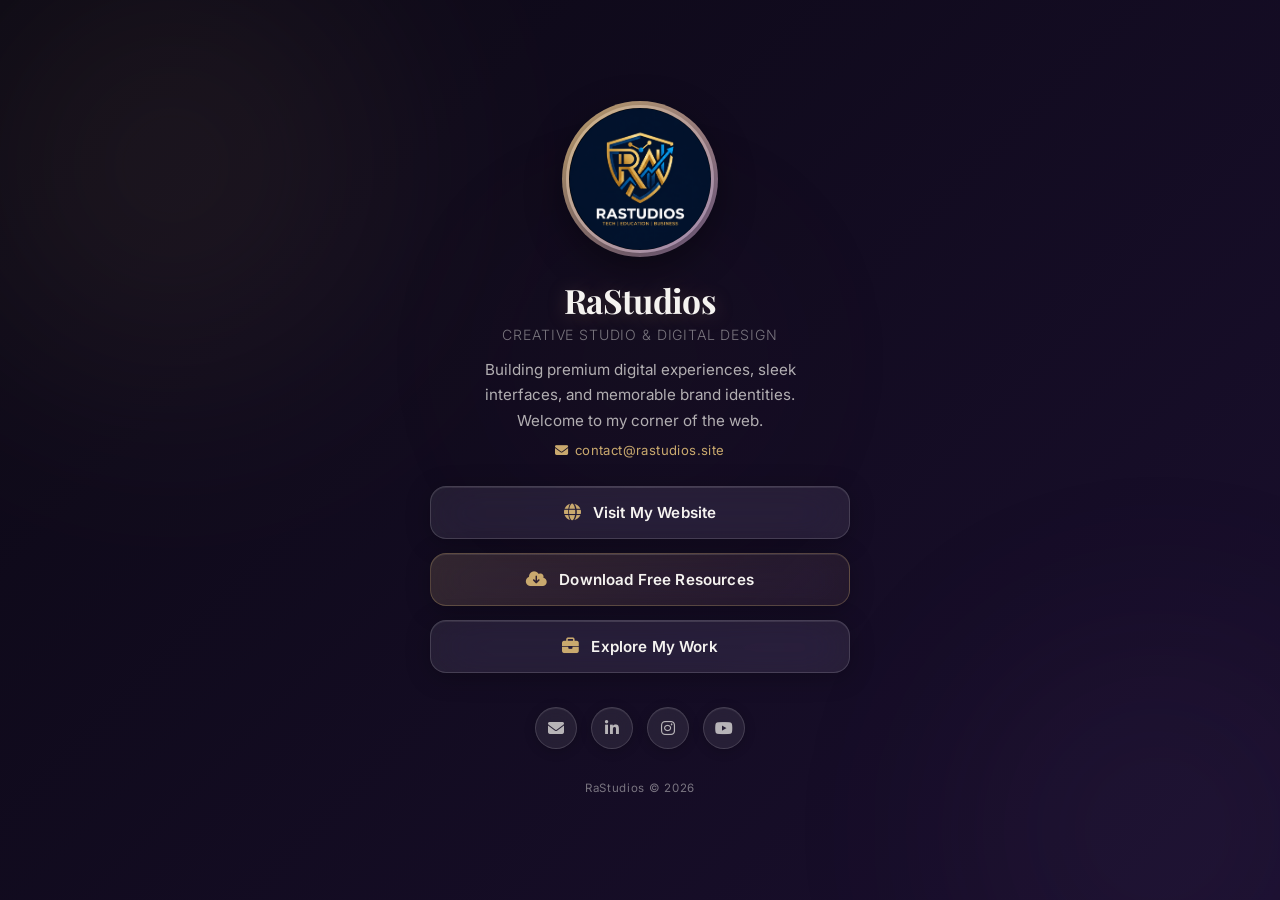
==== index.html @ 51a989ab "Renamed main page to index.html" ====
<!DOCTYPE html>
<html lang="en">
<head>
  <meta charset="UTF-8">
  <meta name="viewport" content="width=device-width, initial-scale=1.0">
  <title>RaStudios — Link in Bio</title>

  <!-- Google Fonts: Playfair Display + Inter -->
  <link rel="preconnect" href="https://fonts.googleapis.com">
  <link rel="preconnect" href="https://fonts.gstatic.com" crossorigin>
  <link href="https://fonts.googleapis.com/css2?family=Playfair+Display:ital,wght@0,600;0,700;1,600&family=Inter:wght@300;400;600&display=swap" rel="stylesheet">

  <!-- Font Awesome for icons -->
  <link rel="stylesheet" href="https://cdnjs.cloudflare.com/ajax/libs/font-awesome/6.5.1/css/all.min.css">

  <style>
    /* ============================================================
       GLOBAL RESET & BASE STYLES
    ============================================================ */
    *, *::before, *::after {
      margin: 0;
      padding: 0;
      box-sizing: border-box;
    }

    :root {
      --glass-bg: rgba(255, 255, 255, 0.08);
      --glass-border: rgba(255, 255, 255, 0.15);
      --glass-shadow: rgba(0, 0, 0, 0.35);
      --text-primary: #f5f3f0;
      --text-secondary: rgba(245, 243, 240, 0.7);
      --text-muted: rgba(245, 243, 240, 0.45);
      --accent: #c9a96e; /* Premium gold/amber */
      --accent-glow: rgba(201, 169, 110, 0.35);
      --font-display: 'Playfair Display', Georgia, serif;
      --font-body: 'Inter', system-ui, sans-serif;
    }

    html {
      scroll-behavior: smooth;
    }

    body {
      min-height: 100vh;
      font-family: var(--font-body);
      color: var(--text-primary);
      background: #0b0814;
      overflow-x: hidden;
      display: flex;
      align-items: center;
      justify-content: center;
      padding: 24px 16px;
    }

    /* ============================================================
       ANIMATED GRADIENT BACKGROUND
    ============================================================ */
    .bg-gradient {
      position: fixed;
      inset: 0;
      z-index: -2;
      background: linear-gradient(
        135deg,
        #0b0814 0%,
        #1a0f2e 25%,
        #2d1b4e 50%,
        #3a1a5a 70%,
        #0f0a18 100%
      );
      background-size: 400% 400%;
      animation: gradientShift 25s ease infinite;
    }

    @keyframes gradientShift {
      0%   { background-position: 0% 50%; }
      50%  { background-position: 100% 50%; }
      100% { background-position: 0% 50%; }
    }

    /* Soft radial glow blobs */
    .glow-orb {
      position: fixed;
      border-radius: 50%;
      filter: blur(120px);
      opacity: 0.28;
      z-index: -1;
      pointer-events: none;
    }
    .glow-orb-1 {
      width: 600px; height: 600px;
      top: -15%; left: -10%;
      background: radial-gradient(circle, rgba(201, 169, 110, 0.5) 0%, transparent 70%);
      animation: floatOrb 20s ease-in-out infinite alternate;
    }
    .glow-orb-2 {
      width: 500px; height: 500px;
      bottom: -20%; right: -10%;
      background: radial-gradient(circle, rgba(130, 90, 160, 0.5) 0%, transparent 70%);
      animation: floatOrb 25s ease-in-out infinite alternate-reverse;
    }
    .glow-orb-3 {
      width: 350px; height: 350px;
      top: 40%; left: 50%;
      transform: translate(-50%, -50%);
      background: radial-gradient(circle, rgba(201, 169, 110, 0.25) 0%, transparent 70%);
      animation: floatOrb 18s ease-in-out infinite alternate;
    }

    @keyframes floatOrb {
      from { transform: translate(0, 0) scale(1); }
      to   { transform: translate(40px, -30px) scale(1.1); }
    }

    /* ============================================================
       GLASS CARD LAYOUT
    ============================================================ */
    .container {
      position: relative;
      z-index: 1;
      width: 100%;
      max-width: 420px;
      display: flex;
      flex-direction: column;
      align-items: center;
      gap: 28px;
    }

    /* ============================================================
       PROFILE IMAGE
       ---> PASTE YOUR PROFILE PICTURE URL BELOW <---
    ============================================================ */
    .avatar-wrap {
      position: relative;
      width: 148px;
      height: 148px;
    }
    .avatar-wrap::before {
      content: '';
      position: absolute;
      inset: -4px;
      border-radius: 50%;
      background: linear-gradient(135deg, var(--accent), #8b6fa3, var(--accent));
      background-size: 200% 200%;
      animation: shimmerBorder 4s ease infinite;
      z-index: -1;
    }
    @keyframes shimmerBorder {
      0% { background-position: 0% 50%; }
      50% { background-position: 100% 50%; }
      100% { background-position: 0% 50%; }
    }

    .avatar-wrap img {
      width: 148px;
      height: 148px;
      object-fit: cover;
      border-radius: 50%;
      border: 3px solid rgba(255,255,255,0.15);
      box-shadow: 0 12px 40px rgba(0,0,0,0.45), 0 0 0 1px rgba(255,255,255,0.08) inset;
      display: block;
      transition: transform 0.4s ease, box-shadow 0.4s ease;
    }
    .avatar-wrap:hover img {
      transform: scale(1.04) rotate(-2deg);
      box-shadow: 0 16px 50px rgba(0,0,0,0.55), 0 0 0 1px rgba(255,255,255,0.15) inset;
    }

    /* ============================================================
       NAME & BIO
    ============================================================ */
    .info-block {
      text-align: center;
      animation: fadeUp 0.9s ease-out both;
    }
    @keyframes fadeUp {
      from { opacity: 0; transform: translateY(20px); }
      to   { opacity: 1; transform: translateY(0); }
    }

    .info-block h1 {
      font-family: var(--font-display);
      font-size: 2.1rem;
      font-weight: 700;
      letter-spacing: -0.02em;
      line-height: 1.15;
      color: var(--text-primary);
      text-shadow: 0 2px 20px rgba(201, 169, 110, 0.25);
    }
    .info-block h1 .brand {
      color: var(--accent);
      font-style: italic;
    }

    .tagline {
      margin-top: 6px;
      font-size: 0.88rem;
      font-weight: 300;
      letter-spacing: 0.06em;
      text-transform: uppercase;
      color: var(--text-muted);
    }

    .bio {
      margin-top: 14px;
      font-size: 0.95rem;
      line-height: 1.7;
      color: var(--text-secondary);
      max-width: 340px;
      animation: fadeUp 0.9s ease-out 0.15s both;
    }

    /* ============================================================
       GLASS BUTTONS
    ============================================================ */
    .links {
      display: flex;
      flex-direction: column;
      gap: 14px;
      width: 100%;
      animation: fadeUp 0.9s ease-out 0.3s both;
    }

    .glass-btn {
      position: relative;
      display: flex;
      align-items: center;
      justify-content: center;
      gap: 12px;
      width: 100%;
      padding: 16px 28px;
      border-radius: 16px;
      border: 1px solid var(--glass-border);
      background: var(--glass-bg);
      backdrop-filter: blur(24px) saturate(140%);
      -webkit-backdrop-filter: blur(24px) saturate(140%);
      color: var(--text-primary);
      text-decoration: none;
      font-family: var(--font-body);
      font-size: 0.95rem;
      font-weight: 600;
      letter-spacing: 0.01em;
      box-shadow:
        0 4px 24px rgba(0, 0, 0, 0.25),
        inset 0 1px 0 rgba(255, 255, 255, 0.08);
      transition: all 0.35s ease;
      overflow: hidden;
    }

    /* Subtle inner shimmer line */
    .glass-btn::before {
      content: '';
      position: absolute;
      top: 0; left: 0; right: 0; height: 1px;
      background: linear-gradient(90deg, transparent, rgba(255,255,255,0.12), transparent);
      opacity: 0.6;
    }

    /* Hover glow ring */
    .glass-btn:hover, .glass-btn:focus-visible {
      transform: translateY(-3px) scale(1.01);
      background: rgba(255, 255, 255, 0.14);
      border-color: rgba(201, 169, 110, 0.35);
      box-shadow:
        0 8px 32px rgba(201, 169, 110, 0.2),
        0 4px 20px rgba(0, 0, 0, 0.35),
        inset 0 1px 0 rgba(255,255,255,0.12);
      color: #fff;
    }

    /* Active press */
    .glass-btn:active {
      transform: translateY(0) scale(0.99);
    }

    /* Icon inside button */
    .glass-btn i {
      font-size: 1.05rem;
      color: var(--accent);
      transition: transform 0.3s ease, color 0.3s ease;
    }
    .glass-btn:hover i {
      transform: translateX(2px);
      color: #f0dca0;
    }

    /* Primary call-to-action styling for Download button */
    .glass-btn.cta {
      background: linear-gradient(135deg, rgba(201, 169, 110, 0.18), rgba(201, 169, 110, 0.08));
      border-color: rgba(201, 169, 110, 0.3);
    }
    .glass-btn.cta:hover {
      background: linear-gradient(135deg, rgba(201, 169, 110, 0.28), rgba(201, 169, 110, 0.14));
      border-color: rgba(201, 169, 110, 0.6);
      box-shadow: 0 8px 30px rgba(201, 169, 110, 0.25);
    }

    /* ============================================================
       FOOTER SOCIAL ICONS
    ============================================================ */
    .footer {
      margin-top: 6px;
      display: flex;
      gap: 14px;
      animation: fadeUp 0.9s ease-out 0.45s both;
    }
    .social-icon {
      width: 42px;
      height: 42px;
      border-radius: 50%;
      display: inline-flex;
      align-items: center;
      justify-content: center;
      border: 1px solid var(--glass-border);
      background: var(--glass-bg);
      backdrop-filter: blur(14px);
      -webkit-backdrop-filter: blur(14px);
      color: var(--text-secondary);
      font-size: 1rem;
      text-decoration: none;
      transition: all 0.3s ease;
      box-shadow: 0 2px 12px rgba(0,0,0,0.2), inset 0 1px 0 rgba(255,255,255,0.06);
    }
    .social-icon:hover {
      color: var(--accent);
      border-color: var(--accent);
      transform: translateY(-4px) scale(1.08);
      box-shadow: 0 6px 20px rgba(201, 169, 110, 0.2), inset 0 1px 0 rgba(255,255,255,0.1);
    }

    /* Small footer text */
    .credit {
      font-size: 0.72rem;
      color: var(--text-muted);
      letter-spacing: 0.06em;
      margin-top: 4px;
      animation: fadeUp 0.9s ease-out 0.55s both;
    }

    /* ============================================================
       RESPONSIVE ADJUSTMENTS
    ============================================================ */
    @media (max-width: 480px) {
      .avatar-wrap { width: 126px; height: 126px; }
      .avatar-wrap img { width: 126px; height: 126px; }
      .info-block h1 { font-size: 1.85rem; }
      .glass-btn { padding: 14px 22px; }
    }
  </style>
</head>

<body>

  <!-- Animated background gradient -->
  <div class="bg-gradient" aria-hidden="true"></div>

  <!-- Glowing orbs -->
  <div class="glow-orb glow-orb-1" aria-hidden="true"></div>
  <div class="glow-orb glow-orb-2" aria-hidden="true"></div>
  <div class="glow-orb glow-orb-3" aria-hidden="true"></div>

  <main class="container" aria-label="Profile links">

    <!-- PROFILE IMAGE
         ============================================
         REPLACE the 'src' URL below with your own
         profile picture (or keep the local path).
         Example: src="https://i.imgur.com/yourpic.jpg"
         ============================================ -->
    <a href="#" class="avatar-wrap" aria-label="RaStudios profile">
      <!-- Local image path → change to your URL -->
      <img src="logo.png" alt="RaStudios profile picture" loading="eager">
    </a>

    <!-- NAME & BIO -->
    <section class="info-block">
      <h1>RaStudios</h1>
      <p class="tagline">Creative Studio & Digital Design</p>
      <p class="bio">
        Building premium digital experiences, sleek interfaces, and memorable brand identities. Welcome to my corner of the web.
      </p>
      <p style="margin-top:8px; font-size:0.82rem; color:var(--accent); letter-spacing:0.03em;">
        <i class="fa-solid fa-envelope" style="margin-right:6px;"></i>contact@rastudios.site
      </p>
    </section>

    <!-- PRIMARY LINKS -->
    <nav class="links" aria-label="Social links">

      <!-- Link 1: Website -->
      <a href="https://rastudios.site" class="glass-btn" target="_blank" rel="noopener noreferrer" aria-label="Visit RaStudios website">
        <i class="fa-solid fa-globe"></i>
        <span>Visit My Website</span>
      </a>

      <!-- Link 2: Download Free Resources
           ============================================
           PASTE YOUR GOOGLE DRIVE LINK inside 'href' below
           ============================================ -->
      <a href="downloads.html" class="glass-btn cta" aria-label="Download free resources">
        <i class="fa-solid fa-cloud-arrow-down"></i>
        <span>Download Free Resources</span>
      </a>

      <!-- Link 3: Portfolio / Projects -->
      <a href="#" class="glass-btn" aria-label="View portfolio">
        <i class="fa-solid fa-briefcase"></i>
        <span>Explore My Work</span>
      </a>
    </nav>

    <!-- FOOTER SOCIAL ICONS
         ============================================
         PASTE YOUR SOCIAL PROFILE URLs inside each
         'href' attribute below.
         ============================================ -->
    <footer class="footer" aria-label="Social media links">
      <a href="mailto:contact@rastudios.site" class="social-icon" aria-label="Email" title="Email"><i class="fa-solid fa-envelope"></i></a>
      <a href="https://www.linkedin.com/in/adilhassan-ra" class="social-icon" aria-label="LinkedIn" title="LinkedIn" target="_blank" rel="noopener noreferrer"><i class="fa-brands fa-linkedin-in"></i></a>
      <a href="https://www.instagram.com/officialrastudios?igsh=ODdpNzNpa2ViaG13" class="social-icon" aria-label="Instagram" title="Instagram" target="_blank" rel="noopener noreferrer"><i class="fa-brands fa-instagram"></i></a>
      <a href="https://youtube.com/@ra-studios001?si=7vkC2tr_YUCyclou" class="social-icon" aria-label="YouTube" title="YouTube" target="_blank" rel="noopener noreferrer"><i class="fa-brands fa-youtube"></i></a>
    </footer>

    <p class="credit">RaStudios &copy; 2026</p>

  </main>

</body>
</html>
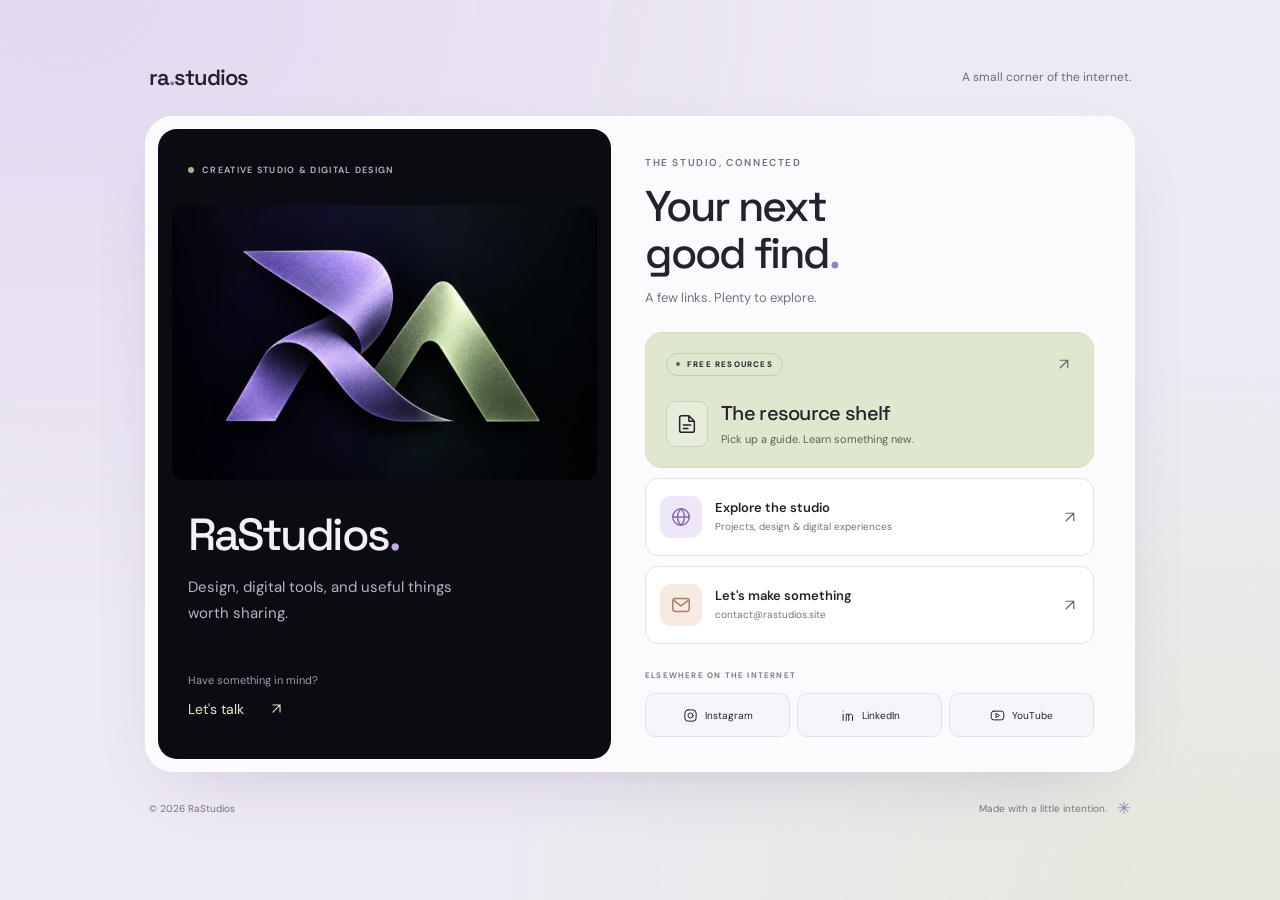
==== commit 63f95fbc: "Redesign RaStudios link hub and resource shelf with new brand artwork Replace the previous gold and " ====
--- a/index.html
+++ b/index.html
@@ -1,428 +1,24 @@
 <!DOCTYPE html>
-<html lang="en">
-<head>
-  <meta charset="UTF-8">
-  <meta name="viewport" content="width=device-width, initial-scale=1.0">
-  <title>RaStudios — Link in Bio</title>
-
-  <!-- Google Fonts: Playfair Display + Inter -->
-  <link rel="preconnect" href="https://fonts.googleapis.com">
-  <link rel="preconnect" href="https://fonts.gstatic.com" crossorigin>
-  <link href="https://fonts.googleapis.com/css2?family=Playfair+Display:ital,wght@0,600;0,700;1,600&family=Inter:wght@300;400;600&display=swap" rel="stylesheet">
-
-  <!-- Font Awesome for icons -->
-  <link rel="stylesheet" href="https://cdnjs.cloudflare.com/ajax/libs/font-awesome/6.5.1/css/all.min.css">
-
-  <style>
-    /* ============================================================
-       GLOBAL RESET & BASE STYLES
-    ============================================================ */
-    *, *::before, *::after {
-      margin: 0;
-      padding: 0;
-      box-sizing: border-box;
-    }
-
-    :root {
-      --glass-bg: rgba(255, 255, 255, 0.08);
-      --glass-border: rgba(255, 255, 255, 0.15);
-      --glass-shadow: rgba(0, 0, 0, 0.35);
-      --text-primary: #f5f3f0;
-      --text-secondary: rgba(245, 243, 240, 0.7);
-      --text-muted: rgba(245, 243, 240, 0.45);
-      --accent: #c9a96e; /* Premium gold/amber */
-      --accent-glow: rgba(201, 169, 110, 0.35);
-      --font-display: 'Playfair Display', Georgia, serif;
-      --font-body: 'Inter', system-ui, sans-serif;
-    }
-
-    html {
-      scroll-behavior: smooth;
-    }
-
-    body {
-      min-height: 100vh;
-      font-family: var(--font-body);
-      color: var(--text-primary);
-      background: #0b0814;
-      overflow-x: hidden;
-      display: flex;
-      align-items: center;
-      justify-content: center;
-      padding: 24px 16px;
-    }
-
-    /* ============================================================
-       ANIMATED GRADIENT BACKGROUND
-    ============================================================ */
-    .bg-gradient {
-      position: fixed;
-      inset: 0;
-      z-index: -2;
-      background: linear-gradient(
-        135deg,
-        #0b0814 0%,
-        #1a0f2e 25%,
-        #2d1b4e 50%,
-        #3a1a5a 70%,
-        #0f0a18 100%
-      );
-      background-size: 400% 400%;
-      animation: gradientShift 25s ease infinite;
-    }
-
-    @keyframes gradientShift {
-      0%   { background-position: 0% 50%; }
-      50%  { background-position: 100% 50%; }
-      100% { background-position: 0% 50%; }
-    }
-
-    /* Soft radial glow blobs */
-    .glow-orb {
-      position: fixed;
-      border-radius: 50%;
-      filter: blur(120px);
-      opacity: 0.28;
-      z-index: -1;
-      pointer-events: none;
-    }
-    .glow-orb-1 {
-      width: 600px; height: 600px;
-      top: -15%; left: -10%;
-      background: radial-gradient(circle, rgba(201, 169, 110, 0.5) 0%, transparent 70%);
-      animation: floatOrb 20s ease-in-out infinite alternate;
-    }
-    .glow-orb-2 {
-      width: 500px; height: 500px;
-      bottom: -20%; right: -10%;
-      background: radial-gradient(circle, rgba(130, 90, 160, 0.5) 0%, transparent 70%);
-      animation: floatOrb 25s ease-in-out infinite alternate-reverse;
-    }
-    .glow-orb-3 {
-      width: 350px; height: 350px;
-      top: 40%; left: 50%;
-      transform: translate(-50%, -50%);
-      background: radial-gradient(circle, rgba(201, 169, 110, 0.25) 0%, transparent 70%);
-      animation: floatOrb 18s ease-in-out infinite alternate;
-    }
-
-    @keyframes floatOrb {
-      from { transform: translate(0, 0) scale(1); }
-      to   { transform: translate(40px, -30px) scale(1.1); }
-    }
-
-    /* ============================================================
-       GLASS CARD LAYOUT
-    ============================================================ */
-    .container {
-      position: relative;
-      z-index: 1;
-      width: 100%;
-      max-width: 420px;
-      display: flex;
-      flex-direction: column;
-      align-items: center;
-      gap: 28px;
-    }
-
-    /* ============================================================
-       PROFILE IMAGE
-       ---> PASTE YOUR PROFILE PICTURE URL BELOW <---
-    ============================================================ */
-    .avatar-wrap {
-      position: relative;
-      width: 148px;
-      height: 148px;
-    }
-    .avatar-wrap::before {
-      content: '';
-      position: absolute;
-      inset: -4px;
-      border-radius: 50%;
-      background: linear-gradient(135deg, var(--accent), #8b6fa3, var(--accent));
-      background-size: 200% 200%;
-      animation: shimmerBorder 4s ease infinite;
-      z-index: -1;
-    }
-    @keyframes shimmerBorder {
-      0% { background-position: 0% 50%; }
-      50% { background-position: 100% 50%; }
-      100% { background-position: 0% 50%; }
-    }
-
-    .avatar-wrap img {
-      width: 148px;
-      height: 148px;
-      object-fit: cover;
-      border-radius: 50%;
-      border: 3px solid rgba(255,255,255,0.15);
-      box-shadow: 0 12px 40px rgba(0,0,0,0.45), 0 0 0 1px rgba(255,255,255,0.08) inset;
-      display: block;
-      transition: transform 0.4s ease, box-shadow 0.4s ease;
-    }
-    .avatar-wrap:hover img {
-      transform: scale(1.04) rotate(-2deg);
-      box-shadow: 0 16px 50px rgba(0,0,0,0.55), 0 0 0 1px rgba(255,255,255,0.15) inset;
-    }
-
-    /* ============================================================
-       NAME & BIO
-    ============================================================ */
-    .info-block {
-      text-align: center;
-      animation: fadeUp 0.9s ease-out both;
-    }
-    @keyframes fadeUp {
-      from { opacity: 0; transform: translateY(20px); }
-      to   { opacity: 1; transform: translateY(0); }
-    }
-
-    .info-block h1 {
-      font-family: var(--font-display);
-      font-size: 2.1rem;
-      font-weight: 700;
-      letter-spacing: -0.02em;
-      line-height: 1.15;
-      color: var(--text-primary);
-      text-shadow: 0 2px 20px rgba(201, 169, 110, 0.25);
-    }
-    .info-block h1 .brand {
-      color: var(--accent);
-      font-style: italic;
-    }
-
-    .tagline {
-      margin-top: 6px;
-      font-size: 0.88rem;
-      font-weight: 300;
-      letter-spacing: 0.06em;
-      text-transform: uppercase;
-      color: var(--text-muted);
-    }
-
-    .bio {
-      margin-top: 14px;
-      font-size: 0.95rem;
-      line-height: 1.7;
-      color: var(--text-secondary);
-      max-width: 340px;
-      animation: fadeUp 0.9s ease-out 0.15s both;
-    }
-
-    /* ============================================================
-       GLASS BUTTONS
-    ============================================================ */
-    .links {
-      display: flex;
-      flex-direction: column;
-      gap: 14px;
-      width: 100%;
-      animation: fadeUp 0.9s ease-out 0.3s both;
-    }
-
-    .glass-btn {
-      position: relative;
-      display: flex;
-      align-items: center;
-      justify-content: center;
-      gap: 12px;
-      width: 100%;
-      padding: 16px 28px;
-      border-radius: 16px;
-      border: 1px solid var(--glass-border);
-      background: var(--glass-bg);
-      backdrop-filter: blur(24px) saturate(140%);
-      -webkit-backdrop-filter: blur(24px) saturate(140%);
-      color: var(--text-primary);
-      text-decoration: none;
-      font-family: var(--font-body);
-      font-size: 0.95rem;
-      font-weight: 600;
-      letter-spacing: 0.01em;
-      box-shadow:
-        0 4px 24px rgba(0, 0, 0, 0.25),
-        inset 0 1px 0 rgba(255, 255, 255, 0.08);
-      transition: all 0.35s ease;
-      overflow: hidden;
-    }
-
-    /* Subtle inner shimmer line */
-    .glass-btn::before {
-      content: '';
-      position: absolute;
-      top: 0; left: 0; right: 0; height: 1px;
-      background: linear-gradient(90deg, transparent, rgba(255,255,255,0.12), transparent);
-      opacity: 0.6;
-    }
-
-    /* Hover glow ring */
-    .glass-btn:hover, .glass-btn:focus-visible {
-      transform: translateY(-3px) scale(1.01);
-      background: rgba(255, 255, 255, 0.14);
-      border-color: rgba(201, 169, 110, 0.35);
-      box-shadow:
-        0 8px 32px rgba(201, 169, 110, 0.2),
-        0 4px 20px rgba(0, 0, 0, 0.35),
-        inset 0 1px 0 rgba(255,255,255,0.12);
-      color: #fff;
-    }
-
-    /* Active press */
-    .glass-btn:active {
-      transform: translateY(0) scale(0.99);
-    }
-
-    /* Icon inside button */
-    .glass-btn i {
-      font-size: 1.05rem;
-      color: var(--accent);
-      transition: transform 0.3s ease, color 0.3s ease;
-    }
-    .glass-btn:hover i {
-      transform: translateX(2px);
-      color: #f0dca0;
-    }
-
-    /* Primary call-to-action styling for Download button */
-    .glass-btn.cta {
-      background: linear-gradient(135deg, rgba(201, 169, 110, 0.18), rgba(201, 169, 110, 0.08));
-      border-color: rgba(201, 169, 110, 0.3);
-    }
-    .glass-btn.cta:hover {
-      background: linear-gradient(135deg, rgba(201, 169, 110, 0.28), rgba(201, 169, 110, 0.14));
-      border-color: rgba(201, 169, 110, 0.6);
-      box-shadow: 0 8px 30px rgba(201, 169, 110, 0.25);
-    }
-
-    /* ============================================================
-       FOOTER SOCIAL ICONS
-    ============================================================ */
-    .footer {
-      margin-top: 6px;
-      display: flex;
-      gap: 14px;
-      animation: fadeUp 0.9s ease-out 0.45s both;
-    }
-    .social-icon {
-      width: 42px;
-      height: 42px;
-      border-radius: 50%;
-      display: inline-flex;
-      align-items: center;
-      justify-content: center;
-      border: 1px solid var(--glass-border);
-      background: var(--glass-bg);
-      backdrop-filter: blur(14px);
-      -webkit-backdrop-filter: blur(14px);
-      color: var(--text-secondary);
-      font-size: 1rem;
-      text-decoration: none;
-      transition: all 0.3s ease;
-      box-shadow: 0 2px 12px rgba(0,0,0,0.2), inset 0 1px 0 rgba(255,255,255,0.06);
-    }
-    .social-icon:hover {
-      color: var(--accent);
-      border-color: var(--accent);
-      transform: translateY(-4px) scale(1.08);
-      box-shadow: 0 6px 20px rgba(201, 169, 110, 0.2), inset 0 1px 0 rgba(255,255,255,0.1);
-    }
-
-    /* Small footer text */
-    .credit {
-      font-size: 0.72rem;
-      color: var(--text-muted);
-      letter-spacing: 0.06em;
-      margin-top: 4px;
-      animation: fadeUp 0.9s ease-out 0.55s both;
-    }
-
-    /* ============================================================
-       RESPONSIVE ADJUSTMENTS
-    ============================================================ */
-    @media (max-width: 480px) {
-      .avatar-wrap { width: 126px; height: 126px; }
-      .avatar-wrap img { width: 126px; height: 126px; }
-      .info-block h1 { font-size: 1.85rem; }
-      .glass-btn { padding: 14px 22px; }
-    }
-  </style>
-</head>
-
-<body>
-
-  <!-- Animated background gradient -->
-  <div class="bg-gradient" aria-hidden="true"></div>
-
-  <!-- Glowing orbs -->
-  <div class="glow-orb glow-orb-1" aria-hidden="true"></div>
-  <div class="glow-orb glow-orb-2" aria-hidden="true"></div>
-  <div class="glow-orb glow-orb-3" aria-hidden="true"></div>
-
-  <main class="container" aria-label="Profile links">
-
-    <!-- PROFILE IMAGE
-         ============================================
-         REPLACE the 'src' URL below with your own
-         profile picture (or keep the local path).
-         Example: src="https://i.imgur.com/yourpic.jpg"
-         ============================================ -->
-    <a href="#" class="avatar-wrap" aria-label="RaStudios profile">
-      <!-- Local image path → change to your URL -->
-      <img src="logo.png" alt="RaStudios profile picture" loading="eager">
-    </a>
-
-    <!-- NAME & BIO -->
-    <section class="info-block">
-      <h1>RaStudios</h1>
-      <p class="tagline">Creative Studio & Digital Design</p>
-      <p class="bio">
-        Building premium digital experiences, sleek interfaces, and memorable brand identities. Welcome to my corner of the web.
-      </p>
-      <p style="margin-top:8px; font-size:0.82rem; color:var(--accent); letter-spacing:0.03em;">
-        <i class="fa-solid fa-envelope" style="margin-right:6px;"></i>contact@rastudios.site
-      </p>
-    </section>
-
-    <!-- PRIMARY LINKS -->
-    <nav class="links" aria-label="Social links">
-
-      <!-- Link 1: Website -->
-      <a href="https://rastudios.site" class="glass-btn" target="_blank" rel="noopener noreferrer" aria-label="Visit RaStudios website">
-        <i class="fa-solid fa-globe"></i>
-        <span>Visit My Website</span>
-      </a>
-
-      <!-- Link 2: Download Free Resources
-           ============================================
-           PASTE YOUR GOOGLE DRIVE LINK inside 'href' below
-           ============================================ -->
-      <a href="downloads.html" class="glass-btn cta" aria-label="Download free resources">
-        <i class="fa-solid fa-cloud-arrow-down"></i>
-        <span>Download Free Resources</span>
-      </a>
-
-      <!-- Link 3: Portfolio / Projects -->
-      <a href="#" class="glass-btn" aria-label="View portfolio">
-        <i class="fa-solid fa-briefcase"></i>
-        <span>Explore My Work</span>
-      </a>
-    </nav>
-
-    <!-- FOOTER SOCIAL ICONS
-         ============================================
-         PASTE YOUR SOCIAL PROFILE URLs inside each
-         'href' attribute below.
-         ============================================ -->
-    <footer class="footer" aria-label="Social media links">
-      <a href="mailto:contact@rastudios.site" class="social-icon" aria-label="Email" title="Email"><i class="fa-solid fa-envelope"></i></a>
-      <a href="https://www.linkedin.com/in/adilhassan-ra" class="social-icon" aria-label="LinkedIn" title="LinkedIn" target="_blank" rel="noopener noreferrer"><i class="fa-brands fa-linkedin-in"></i></a>
-      <a href="https://www.instagram.com/officialrastudios?igsh=ODdpNzNpa2ViaG13" class="social-icon" aria-label="Instagram" title="Instagram" target="_blank" rel="noopener noreferrer"><i class="fa-brands fa-instagram"></i></a>
-      <a href="https://youtube.com/@ra-studios001?si=7vkC2tr_YUCyclou" class="social-icon" aria-label="YouTube" title="YouTube" target="_blank" rel="noopener noreferrer"><i class="fa-brands fa-youtube"></i></a>
-    </footer>
-
-    <p class="credit">RaStudios &copy; 2026</p>
-
-  </main>
-
-</body>
-</html>
+<html lang="en"><head><meta charset="UTF-8"><meta name="viewport" content="width=device-width, initial-scale=1"><meta name="theme-color" content="#eeeaf4"><meta name="description" content="Design, digital tools, and useful things worth sharing. Explore RaStudios, pick up free resources, and stay connected."><meta property="og:title" content="RaStudios — Links & Resources"><meta property="og:description" content="Design, digital tools, and useful things worth sharing. Explore RaStudios, pick up free resources, and stay connected."><meta property="og:type" content="website"><meta property="og:image" content="https://ra-studios.github.io/Links/brand-logo.webp"><title>RaStudios — Links & Resources</title><link rel="icon" href="brand-logo.webp" type="image/webp"><link rel="preconnect" href="https://fonts.googleapis.com"><link rel="preconnect" href="https://fonts.gstatic.com" crossorigin><link href="https://fonts.googleapis.com/css2?family=DM+Sans:wght@400;500;600;700&amp;family=Space+Grotesk:wght@400;500;600;700&amp;display=swap" rel="stylesheet"><link rel="stylesheet" href="styles.css"></head>
+<body><svg class="definitions" xmlns="http://www.w3.org/2000/svg" aria-hidden="true"><symbol id="arrow" viewBox="0 0 24 24"><path d="M7 17 17 7M7 7h10v10"/></symbol><symbol id="globe" viewBox="0 0 24 24"><circle cx="12" cy="12" r="9"/><path d="M3 12h18M12 3c5 5 5 13 0 18-5-5-5-13 0-18Z"/></symbol><symbol id="mail" viewBox="0 0 24 24"><rect x="3" y="5" width="18" height="14" rx="3"/><path d="m4 7 8 6 8-6"/></symbol><symbol id="instagram" viewBox="0 0 24 24"><rect x="3" y="3" width="18" height="18" rx="5"/><circle cx="12" cy="12" r="4"/><path d="M17.5 6.5h.01"/></symbol><symbol id="linkedin" viewBox="0 0 24 24"><path d="M5 10v10M5 5v.01M10 20V10h4v2c2-4 6-2 6 1v7M14 12v8"/></symbol><symbol id="youtube" viewBox="0 0 24 24"><rect x="2" y="5" width="20" height="14" rx="4"/><path d="m10 9 5 3-5 3Z"/></symbol><symbol id="file" viewBox="0 0 24 24"><path d="M14 3H6a2 2 0 0 0-2 2v14a2 2 0 0 0 2 2h12a2 2 0 0 0 2-2V9ZM14 3v6h6M8 13h8M8 17h5"/></symbol><symbol id="back" viewBox="0 0 24 24"><path d="M20 12H4m6-6-6 6 6 6"/></symbol><symbol id="box" viewBox="0 0 24 24"><path d="m12 3 9 5v9l-9 5-9-5V8ZM3 8l9 5 9-5M12 13v9M7.5 5.5l9 5"/></symbol><symbol id="download" viewBox="0 0 24 24"><path d="M12 3v12m-5-5 5 5 5-5M4 16v4h16v-4"/></symbol></svg>
+<div class="page-shell">
+<header class="masthead"><span class="wordmark">ra<span>.</span>studios</span><span class="masthead-note">A small corner of the internet.</span></header>
+<main class="profile-hub">
+<section class="profile-panel" aria-labelledby="profile-name">
+<p class="eyebrow profile-eyebrow"><span class="dot"></span>CREATIVE STUDIO & DIGITAL DESIGN</p>
+<div class="brand-art"><img src="brand-logo.webp" alt="RaStudios sculptural lavender and sage RA logo" width="1000" height="1000" fetchpriority="high"></div>
+<h1 id="profile-name">RaStudios<span>.</span></h1><p class="profile-bio">Design, digital tools, and useful things worth sharing.</p>
+<div class="profile-contact"><p>Have something in mind?</p><a href="mailto:contact@rastudios.site">Let's talk <svg class="icon " aria-hidden="true"><use href="#arrow"/></svg></a></div>
+</section>
+<section class="links-panel" aria-labelledby="links-heading">
+<div class="section-intro"><p class="eyebrow">THE STUDIO, CONNECTED</p><h2 id="links-heading">Your next <br>good find<span>.</span></h2><p>A few links. Plenty to explore.</p></div>
+<nav class="main-links" aria-label="Studio links">
+<a class="featured-link" href="downloads.html"><div class="featured-top"><span class="pill"><span class="dot"></span>FREE RESOURCES</span><svg class="icon link-arrow" aria-hidden="true"><use href="#arrow"/></svg></div><div class="featured-bottom"><span class="feature-icon"><svg class="icon " aria-hidden="true"><use href="#file"/></svg></span><div><h3>The resource shelf</h3><p>Pick up a guide. Learn something new.</p></div></div></a>
+<a class="link-row" href="https://rastudios.site" target="_blank" rel="noopener noreferrer"><span class="row-icon lavender"><svg class="icon " aria-hidden="true"><use href="#globe"/></svg></span><span class="row-copy"><strong>Explore the studio</strong><span>Projects, design & digital experiences</span></span><svg class="icon link-arrow" aria-hidden="true"><use href="#arrow"/></svg></a>
+<a class="link-row" href="mailto:contact@rastudios.site"><span class="row-icon peach"><svg class="icon " aria-hidden="true"><use href="#mail"/></svg></span><span class="row-copy"><strong>Let's make something</strong><span>contact@rastudios.site</span></span><svg class="icon link-arrow" aria-hidden="true"><use href="#arrow"/></svg></a>
+</nav>
+<div class="social-section"><p class="eyebrow">ELSEWHERE ON THE INTERNET</p><nav class="social-links" aria-label="Social media">
+<a href="https://www.instagram.com/officialrastudios?igsh=ODdpNzNpa2ViaG13" target="_blank" rel="noopener noreferrer" aria-label="RaStudios on Instagram"><svg class="icon " aria-hidden="true"><use href="#instagram"/></svg><span>Instagram</span></a>
+<a href="https://www.linkedin.com/in/adilhassan-ra" target="_blank" rel="noopener noreferrer" aria-label="RaStudios on LinkedIn"><svg class="icon " aria-hidden="true"><use href="#linkedin"/></svg><span>LinkedIn</span></a>
+<a href="https://youtube.com/@ra-studios001?si=7vkC2tr_YUCyclou" target="_blank" rel="noopener noreferrer" aria-label="RaStudios on YouTube"><svg class="icon " aria-hidden="true"><use href="#youtube"/></svg><span>YouTube</span></a>
+</nav></div></section></main><footer class="page-footer"><span>© 2026 RaStudios</span><span>Made with a little intention. <b aria-hidden="true">✳</b></span></footer></div></body></html>
--- a/styles.css
+++ b/styles.css
@@ -0,0 +1,58 @@
+:root{color-scheme:light;--page:#eeeaf4;--paper:#fbfafc;--ink:#25222f;--muted:#767181;--line:#e5e0eb;--lavender:#c3acec;--sage:#dfe8ce;--display:'Space Grotesk',system-ui,sans-serif;--body:'DM Sans',system-ui,sans-serif}
+*,*::before,*::after{box-sizing:border-box}
+body{margin:0;min-height:100vh;min-height:100svh;background:var(--page);color:var(--ink);font-family:var(--body);-webkit-font-smoothing:antialiased}
+body::before{content:'';position:fixed;inset:0;pointer-events:none;background:radial-gradient(ellipse at 5% 0%,#e2d8f0 0%,transparent 48%),radial-gradient(ellipse at 95% 100%,#e4e8db 0%,transparent 42%);z-index:-1}
+a{color:inherit;text-decoration:none;-webkit-tap-highlight-color:transparent}a:focus-visible{outline:3px solid #8061ad;outline-offset:5px}
+h1,h2,h3,p{margin:0}h1,h2,h3{font-family:var(--display);font-weight:500}::selection{background:var(--lavender);color:var(--ink)}
+.definitions{position:absolute;width:0;height:0;overflow:hidden}.icon{width:22px;height:22px;fill:none;stroke:currentColor;stroke-width:1.6;stroke-linecap:round;stroke-linejoin:round;flex:0 0 auto}
+.page-shell{width:min(100% - 64px,990px);margin:0 auto;padding-top:clamp(28px,7vh,72px);padding-bottom:28px}
+.masthead{display:flex;align-items:center;justify-content:space-between;gap:20px;margin-bottom:25px;padding:0 4px}
+.wordmark{font-family:var(--display);font-size:22px;font-weight:600;letter-spacing:-1px}.wordmark>span{color:#8c72ad}.masthead-note{font-size:12px;color:#6e6879}
+.profile-hub{display:grid;grid-template-columns:.94fr 1.06fr;background:var(--paper);border:1px solid #ffffffcc;border-radius:28px;padding:12px;box-shadow:0 24px 70px -35px #3a265b40;animation:arrive .65s ease both}
+.profile-panel{min-width:0;display:flex;flex-direction:column;background:#0a0c12;color:#f3f1f7;border-radius:19px;padding:34px 30px 28px;overflow:hidden}
+.eyebrow{display:flex;align-items:center;gap:8px;font-size:10px;font-weight:600;letter-spacing:1.6px;line-height:1.6}
+.profile-eyebrow{color:#bcb6c9;font-size:9px;letter-spacing:1.3px}.dot{width:6px;height:6px;background:#a1b78b;border-radius:50%;flex-shrink:0}
+.brand-art{margin:28px -16px 30px;aspect-ratio:1.55;overflow:hidden;border-radius:12px}.brand-art img{display:block;width:100%;height:100%;object-fit:cover}
+.profile-panel h1{font-size:clamp(32px,4.5vw,45px);line-height:1.1;letter-spacing:-2.5px}.profile-panel h1>span{color:var(--lavender)}
+.profile-bio{margin-top:15px;color:#b7b3c2;font-size:15px;line-height:1.75;max-width:300px}
+.profile-contact{margin-top:auto;padding-top:46px}.profile-contact p{color:#a39aad;font-size:11px}.profile-contact a{display:inline-flex;align-items:center;gap:24px;min-height:44px;color:var(--sage);font-size:14px}.profile-contact .icon{width:17px;height:17px}
+.links-panel{min-width:0;padding:26px 28px 20px 34px}.section-intro .eyebrow{color:#776e80;margin-bottom:12px}.section-intro h2{font-size:clamp(32px,4.5vw,43px);letter-spacing:-2px;line-height:1.1}
+.section-intro h2>span,.library-intro h1>span{color:#9980c1}.section-intro>p:last-child{margin-top:11px;color:var(--muted);font-size:13px}
+.main-links{margin-top:26px;display:grid;gap:10px}.featured-link{display:flex;flex-direction:column;gap:24px;padding:20px;background:var(--sage);border:1px solid #d4dfc3;border-radius:17px;transition:transform .25s ease,background .25s ease,box-shadow .25s ease}
+.featured-top{display:flex;align-items:center;justify-content:space-between;gap:12px}.pill{display:inline-flex;align-items:center;gap:7px;width:fit-content;border:1px solid #4553322e;border-radius:50px;padding:5px 9px;font-size:8px;font-weight:700;letter-spacing:1.2px;line-height:1.4}.pill .dot{width:4px;height:4px;background:#556c41}
+.featured-bottom{display:flex;align-items:center;gap:13px}.feature-icon{width:42px;height:46px;display:grid;place-items:center;border:1px solid #4c5c3933;border-radius:9px;background:#ffffff38;flex-shrink:0}
+.featured-link h3{font-size:20px;letter-spacing:-.7px}.featured-link p{margin-top:5px;color:#58644d;font-size:11px;line-height:1.5}
+.link-row{display:flex;align-items:center;gap:13px;border:1px solid var(--line);background:#fff;border-radius:13px;padding:13px 14px;min-height:78px;transition:transform .25s ease,border-color .25s ease,box-shadow .25s ease}
+.row-icon{display:grid;place-items:center;width:42px;height:42px;border-radius:11px;flex-shrink:0}.lavender{background:#eee6f9;color:#8769b1}.peach{background:#f6eae3;color:#ac7d65}
+.row-copy{flex:1;min-width:0}.row-copy strong{display:block;font-weight:600;font-size:13px}.row-copy>span{display:block;font-size:10px;line-height:1.6;color:var(--muted);margin-top:3px;overflow-wrap:anywhere}
+.link-arrow{width:18px;height:18px;color:#676170;transition:transform .25s ease}.social-section{margin-top:25px}.social-section>.eyebrow{color:#776e80;font-size:8px;letter-spacing:1.2px}
+.social-links{display:flex;flex-wrap:wrap;gap:7px;margin-top:11px}.social-links a{display:inline-flex;align-items:center;justify-content:center;gap:7px;min-height:44px;flex:1;padding:9px 10px;border:1px solid var(--line);border-radius:10px;background:#f7f5f9;font-size:10px;transition:background .25s ease,border-color .25s ease}.social-links .icon{width:15px;height:15px}
+.page-footer{display:flex;align-items:center;justify-content:space-between;gap:16px;padding:22px 4px 0;font-size:10px;color:#797383;line-height:1.7}.page-footer>span:last-child{display:inline-flex;align-items:center;gap:10px}.page-footer b{font-size:17px;color:#9482ae}
+/* The resource shelf uses the same colors, spacing, and type. */
+.back-link{display:inline-flex;align-items:center;gap:9px;min-height:44px;font-size:12px}.back-link .icon{width:17px;height:17px}
+.library-intro{padding:26px 0 36px}.library-intro .eyebrow{color:#787081;margin-bottom:16px}.library-intro h1{font-size:clamp(42px,7vw,68px);letter-spacing:-3.5px;line-height:1.03}.library-intro>p:last-child{color:var(--muted);margin-top:18px;font-size:14px;line-height:1.75}
+.resource-card{display:grid;grid-template-columns:1fr 1.15fr;padding:10px;background:var(--paper);border:1px solid white;border-radius:25px;box-shadow:0 20px 60px -35px #3a265b38;animation:arrive .65s ease both}
+.resource-art{min-width:0;background:#dbe5c9;color:#394931;border-radius:17px;padding:28px;display:flex;flex-direction:column;justify-content:space-between;min-height:350px;position:relative;overflow:hidden}
+.art-top{display:flex;justify-content:space-between;align-items:center;font-size:9px;font-weight:600;letter-spacing:1.2px}.art-top>span:last-child{border:1px solid #a7b697;border-radius:50%;padding:8px;letter-spacing:0}
+.container-art{display:grid;place-items:center;position:relative;height:180px}.container-art>.icon{width:105px;height:105px;stroke:#4e6741;stroke-width:.8;transform:rotate(-8deg);z-index:1}
+.art-orbit{position:absolute;width:190px;height:190px;border:1px solid #bccbac;border-radius:50%}.art-orbit::before,.art-orbit::after{content:'';position:absolute;inset:20px;border:1px solid #becdaf;border-radius:50%}.art-orbit::after{inset:-20px;border-style:dashed;opacity:.65}
+.art-bottom{display:flex;flex-direction:column;gap:5px}.art-bottom strong{font-family:var(--display);font-size:40px;font-weight:600;letter-spacing:-2px}.art-bottom>span{font-size:11px}
+.resource-copy{padding:24px 28px;min-width:0}.resource-meta{display:flex;align-items:center;gap:12px;color:#847c8e;font-size:10px}.resource-meta .pill{border-color:#d4c9e7;background:#eee7f7;color:#81669e}
+.resource-copy h2{font-size:clamp(26px,3.5vw,36px);line-height:1.15;letter-spacing:-1.5px;margin-top:22px}.resource-copy>p{margin-top:15px;color:var(--muted);font-size:13px;line-height:1.8;max-width:350px}
+.level-label{display:inline-flex;align-items:center;gap:7px;font-size:10px;color:#747b68;margin-top:18px}.download-link{display:flex;align-items:center;gap:10px;margin-top:28px;background:var(--ink);color:#f8f6fb;padding:15px 18px;min-height:52px;border-radius:11px;font-size:13px;transition:background .25s ease,transform .25s ease}.download-link .icon{width:18px;height:18px}.download-link .icon:last-child{margin-left:auto}.resource-copy .download-note{font-size:9px;margin-top:10px}
+.library-contact{display:flex;align-items:center;justify-content:space-between;flex-wrap:wrap;gap:12px;margin-top:24px;border-top:1px solid #dcd5e5;padding:17px 0;font-size:12px;color:#817889}.library-contact a{display:inline-flex;align-items:center;gap:10px;min-height:44px;color:var(--ink)}.library-contact .icon{width:17px;height:17px}
+@media(hover:hover){.featured-link:hover{background:#d5e1c0;transform:translateY(-3px);box-shadow:0 8px 20px #536c371a}.link-row:hover{border-color:#cbb9e6;transform:translateY(-2px);box-shadow:0 5px 16px #5338750f}.main-links a:hover .link-arrow{transform:translate(2px,-2px)}.social-links a:hover{background:#eae1f4;border-color:#d4c5e7}.download-link:hover{background:#60497c;transform:translateY(-2px)}}
+@media(max-width:760px){
+ .page-shell{width:min(100% - 32px,470px);padding-top:22px;padding-bottom:max(24px,env(safe-area-inset-bottom))}.masthead{margin-bottom:17px}.wordmark{font-size:20px}.masthead-note{font-size:9px}
+ .profile-hub{grid-template-columns:minmax(0,1fr);padding:8px;border-radius:24px}.profile-panel{padding:22px 23px 23px;border-radius:17px}.profile-eyebrow{font-size:8px;letter-spacing:1.1px}
+ .brand-art{aspect-ratio:1.85;margin:12px -10px 16px}.profile-panel h1{font-size:35px;letter-spacing:-1.8px}.profile-bio{font-size:13px;margin-top:9px;line-height:1.7;max-width:275px}.profile-contact{display:none}
+ .links-panel{padding:25px 15px 17px}.section-intro h2{font-size:31px;letter-spacing:-1.5px}.section-intro h2 br{display:none}.section-intro .eyebrow{font-size:8px;margin-bottom:8px}.section-intro>p:last-child{font-size:12px;margin-top:8px}
+ .main-links{margin-top:21px}.featured-link{padding:17px;gap:22px}.featured-link h3{font-size:20px}.featured-link p{font-size:10px}.link-row{padding:13px;min-height:77px}
+ .social-section{margin-top:23px}.social-links{gap:6px}.social-links a{padding:9px 7px;font-size:9px;gap:5px}.page-footer{font-size:9px;gap:8px;padding-top:18px}.page-footer>span:last-child{gap:6px}
+ .library-shell{max-width:530px}.back-link{font-size:11px}.library-intro{padding:23px 3px 28px}.library-intro h1{font-size:50px;letter-spacing:-2.5px}.library-intro .eyebrow{font-size:9px}.library-intro>p:last-child{font-size:13px}
+ .resource-card{grid-template-columns:minmax(0,1fr);padding:8px;border-radius:23px}.resource-art{min-height:250px;padding:21px}.container-art{height:125px}.container-art>.icon{width:82px;height:82px}.art-orbit{width:140px;height:140px}.art-bottom strong{font-size:34px}
+ .resource-copy{padding:24px 18px 19px}.resource-copy h2{font-size:30px;margin-top:18px}.resource-copy>p{font-size:12px}.download-link{margin-top:24px}.library-contact{font-size:11px}
+}
+@media(max-width:360px){.page-shell{width:calc(100% - 24px)}.masthead-note{max-width:115px;text-align:right;line-height:1.5}.profile-panel{padding-inline:18px}.links-panel{padding-inline:11px}.row-copy strong{font-size:12px}.row-copy>span{font-size:9px}.social-links a{flex-direction:column;gap:5px;padding:10px 5px}.page-footer{flex-wrap:wrap}}
+@keyframes arrive{from{opacity:0;transform:translateY(12px)}to{opacity:1;transform:translateY(0)}}
+@media(prefers-reduced-motion:reduce){*,*::before,*::after{animation:none!important;transition:none!important}}
